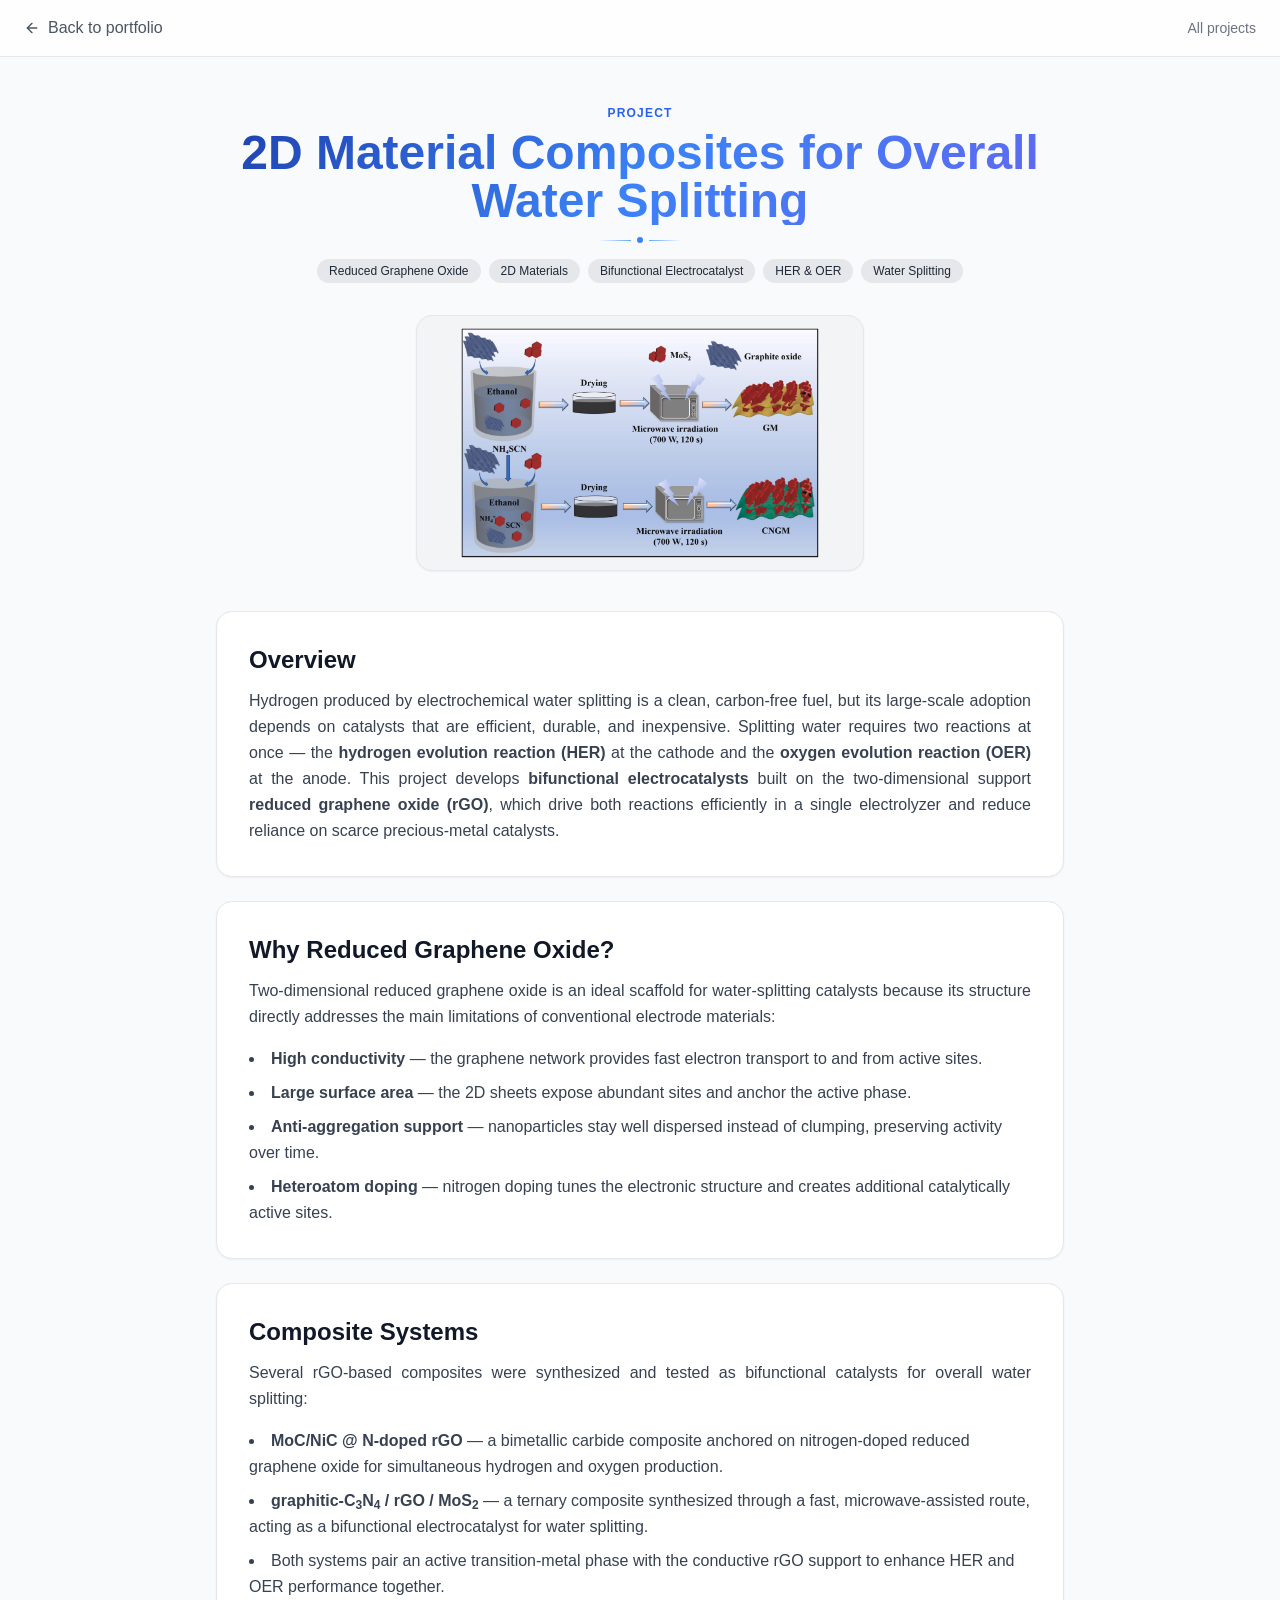
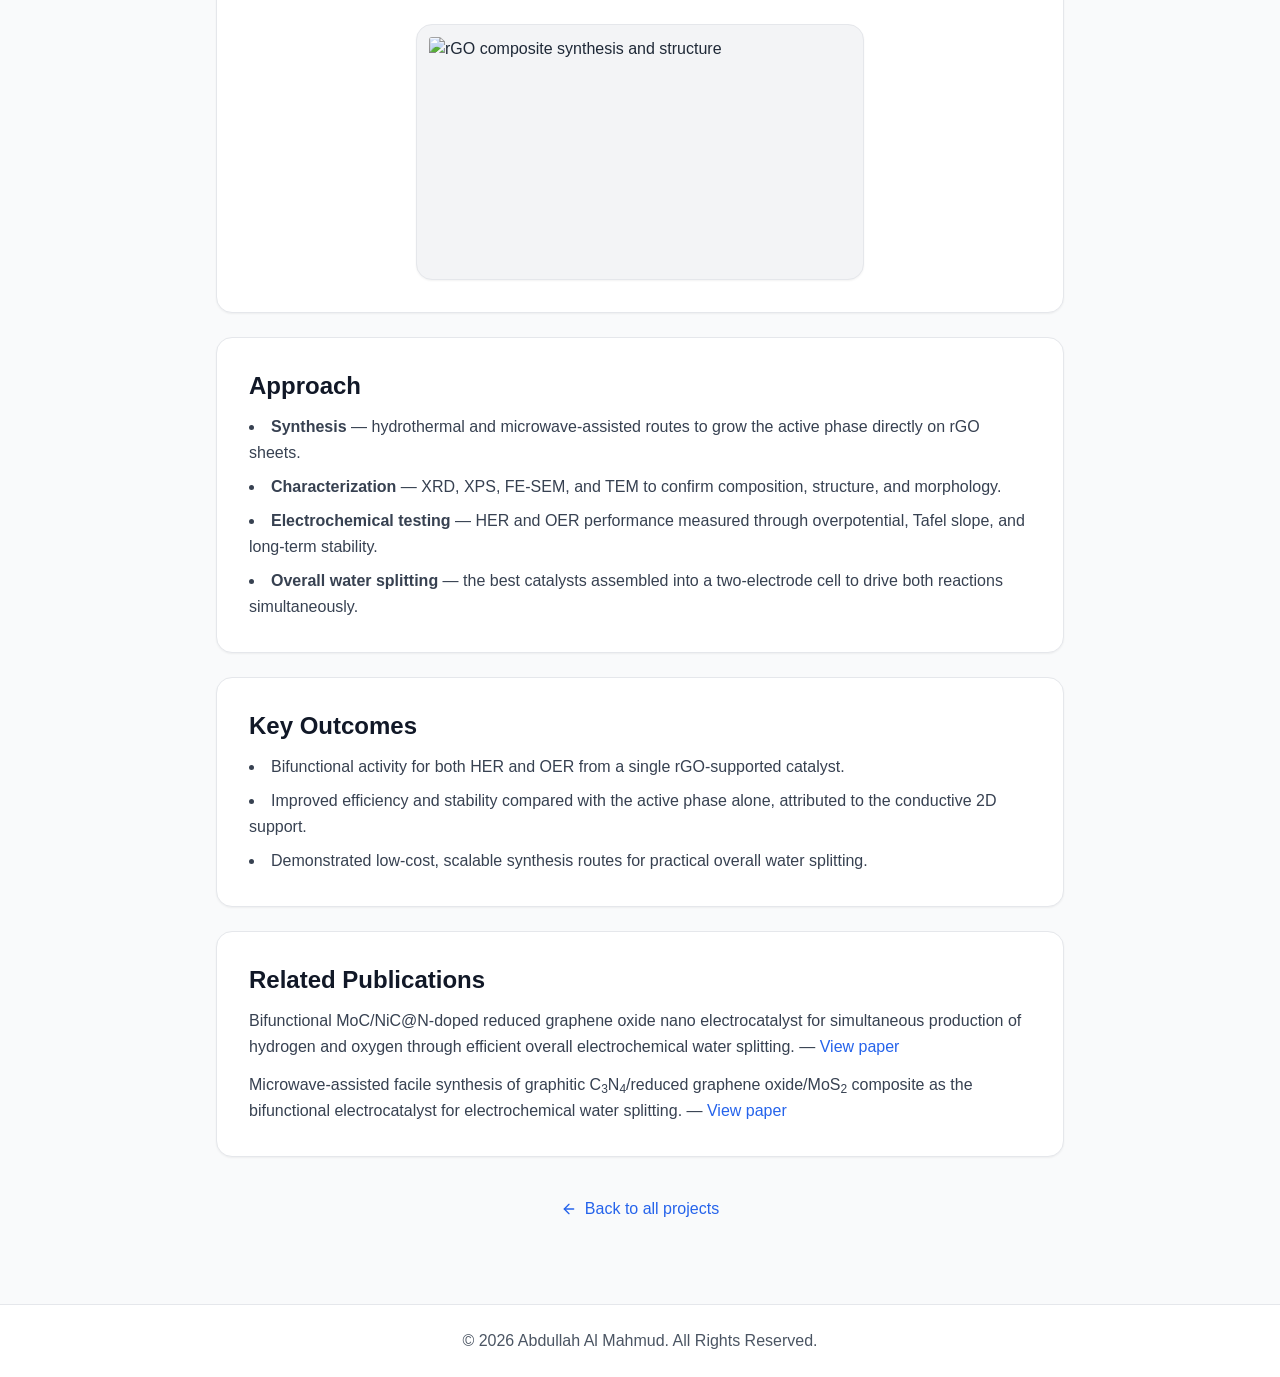
==== projects/2D_materials.html @ 4c450ed3 "Add 2D_materials.html for water splitting project This HTML file presents a project on 2D material c" ====
<!DOCTYPE html>
<html lang="en" class="scroll-smooth">
<head>
    <meta charset="UTF-8">
    <meta name="viewport" content="width=device-width, initial-scale=1.0">
    <title>2D Material Composites for Overall Water Splitting - Abdullah Al Mahmud</title>
    <link rel="icon" type="image/png" href="../media/osu_logo.png">
    <script src="../assets/js/tailwindcss.js"></script>
    <link rel="stylesheet" href="../assets/css/fonts.css">
    <script src="../assets/js/lucide.min.js"></script>
    <style>
        body { font-family: 'Inter', sans-serif; }
        .gradient-heading {
            background: linear-gradient(135deg, #1e40af 0%, #3b82f6 50%, #6366f1 100%);
            -webkit-background-clip: text;
            -webkit-text-fill-color: transparent;
            background-clip: text;
        }
        .card-glow { transition: border-color 0.25s ease, box-shadow 0.25s ease, transform 0.25s ease; }
        .card-glow:hover { border-color: #bfdbfe; box-shadow: 0 8px 32px rgba(59,130,246,0.14); }
        header { transition: box-shadow 0.3s ease; }
        header.scrolled { box-shadow: 0 4px 24px rgba(0,0,0,0.07); }
    </style>
</head>
<body class="bg-gray-50 text-gray-800">

    <header class="bg-white/80 backdrop-blur-md sticky top-0 z-50 border-b border-gray-200">
        <div class="container mx-auto px-6 py-4 flex justify-between items-center">
            <a href="../index.html" class="inline-flex items-center gap-2 text-gray-600 hover:text-blue-600 transition-colors font-medium">
                <i data-lucide="arrow-left" class="w-4 h-4"></i> Back to portfolio
            </a>
            <a href="../index.html#projects" class="text-sm text-gray-500 hover:text-blue-600 transition-colors">All projects</a>
        </div>
    </header>

    <main class="container mx-auto px-6 py-12 max-w-4xl">

        <!-- Title + stacks -->
        <div class="text-center mb-8">
            <p class="text-blue-600 font-semibold text-xs uppercase tracking-widest mb-2">Project</p>
            <h1 class="text-4xl md:text-5xl font-bold gradient-heading leading-tight">2D Material Composites for Overall Water Splitting</h1>
            <div class="flex justify-center items-center gap-1.5 mt-3">
                <div class="h-px w-8 bg-gradient-to-r from-transparent to-blue-400 rounded-full"></div>
                <div class="h-1.5 w-1.5 bg-blue-500 rounded-full"></div>
                <div class="h-px w-8 bg-gradient-to-l from-transparent to-blue-400 rounded-full"></div>
            </div>
            <div class="flex flex-wrap justify-center gap-2 mt-4">
                <span class="bg-gray-200 text-gray-800 text-xs font-medium px-3 py-1 rounded-full">Reduced Graphene Oxide</span>
                <span class="bg-gray-200 text-gray-800 text-xs font-medium px-3 py-1 rounded-full">2D Materials</span>
                <span class="bg-gray-200 text-gray-800 text-xs font-medium px-3 py-1 rounded-full">Bifunctional Electrocatalyst</span>
                <span class="bg-gray-200 text-gray-800 text-xs font-medium px-3 py-1 rounded-full">HER &amp; OER</span>
                <span class="bg-gray-200 text-gray-800 text-xs font-medium px-3 py-1 rounded-full">Water Splitting</span>
            </div>
        </div>

        <!-- Hero image 1 (EDIT src) -->
        <div class="max-w-md mx-auto mb-10">
            <img src="../media/microwave.jpg" alt="rGO-based bifunctional electrocatalyst"
                 class="w-full h-64 object-contain bg-gray-100 rounded-2xl border border-gray-200 shadow-sm p-3">
        </div>

        <!-- Overview -->
        <section class="bg-white p-8 rounded-2xl border border-gray-200 shadow-sm card-glow mb-6">
            <h2 class="text-2xl font-bold text-gray-900 mb-3">Overview</h2>
            <p class="text-gray-700 leading-relaxed text-justify">
                Hydrogen produced by electrochemical water splitting is a clean, carbon-free fuel, but its
                large-scale adoption depends on catalysts that are efficient, durable, and inexpensive. Splitting
                water requires two reactions at once &mdash; the <b>hydrogen evolution reaction (HER)</b> at the
                cathode and the <b>oxygen evolution reaction (OER)</b> at the anode. This project develops
                <b>bifunctional electrocatalysts</b> built on the two-dimensional support
                <b>reduced graphene oxide (rGO)</b>, which drive both reactions efficiently in a single
                electrolyzer and reduce reliance on scarce precious-metal catalysts.
            </p>
        </section>

        <!-- Why 2D materials / rGO -->
        <section class="bg-white p-8 rounded-2xl border border-gray-200 shadow-sm card-glow mb-6">
            <h2 class="text-2xl font-bold text-gray-900 mb-3">Why Reduced Graphene Oxide?</h2>
            <p class="text-gray-700 leading-relaxed text-justify mb-4">
                Two-dimensional reduced graphene oxide is an ideal scaffold for water-splitting catalysts because
                its structure directly addresses the main limitations of conventional electrode materials:
            </p>
            <ul class="list-disc list-inside space-y-2 text-gray-700 leading-relaxed">
                <li><b>High conductivity</b> &mdash; the graphene network provides fast electron transport to and from active sites.</li>
                <li><b>Large surface area</b> &mdash; the 2D sheets expose abundant sites and anchor the active phase.</li>
                <li><b>Anti-aggregation support</b> &mdash; nanoparticles stay well dispersed instead of clumping, preserving activity over time.</li>
                <li><b>Heteroatom doping</b> &mdash; nitrogen doping tunes the electronic structure and creates additional catalytically active sites.</li>
            </ul>
        </section>

        <!-- Composite systems studied -->
        <section class="bg-white p-8 rounded-2xl border border-gray-200 shadow-sm card-glow mb-6">
            <h2 class="text-2xl font-bold text-gray-900 mb-3">Composite Systems</h2>
            <p class="text-gray-700 leading-relaxed text-justify mb-4">
                Several rGO-based composites were synthesized and tested as bifunctional catalysts for overall
                water splitting:
            </p>
            <ul class="list-disc list-inside space-y-2 text-gray-700 leading-relaxed">
                <li><b>MoC/NiC @ N-doped rGO</b> &mdash; a bimetallic carbide composite anchored on nitrogen-doped reduced graphene oxide for simultaneous hydrogen and oxygen production.</li>
                <li><b>graphitic-C<sub>3</sub>N<sub>4</sub> / rGO / MoS<sub>2</sub></b> &mdash; a ternary composite synthesized through a fast, microwave-assisted route, acting as a bifunctional electrocatalyst for water splitting.</li>
                <li>Both systems pair an active transition-metal phase with the conductive rGO support to enhance HER and OER performance together.</li>
            </ul>
            <!-- Image 2 (EDIT src) -->
            <div class="max-w-md mx-auto mt-6">
                <img src="../media/bifunctional.png" alt="rGO composite synthesis and structure"
                     class="w-full h-64 object-contain bg-gray-100 rounded-2xl border border-gray-200 shadow-sm p-3">
            </div>
        </section>

        <!-- Approach -->
        <section class="bg-white p-8 rounded-2xl border border-gray-200 shadow-sm card-glow mb-6">
            <h2 class="text-2xl font-bold text-gray-900 mb-3">Approach</h2>
            <ul class="list-disc list-inside space-y-2 text-gray-700 leading-relaxed">
                <li><b>Synthesis</b> &mdash; hydrothermal and microwave-assisted routes to grow the active phase directly on rGO sheets.</li>
                <li><b>Characterization</b> &mdash; XRD, XPS, FE-SEM, and TEM to confirm composition, structure, and morphology.</li>
                <li><b>Electrochemical testing</b> &mdash; HER and OER performance measured through overpotential, Tafel slope, and long-term stability.</li>
                <li><b>Overall water splitting</b> &mdash; the best catalysts assembled into a two-electrode cell to drive both reactions simultaneously.</li>
            </ul>
        </section>

        <!-- Key outcomes -->
        <section class="bg-white p-8 rounded-2xl border border-gray-200 shadow-sm card-glow mb-6">
            <h2 class="text-2xl font-bold text-gray-900 mb-3">Key Outcomes</h2>
            <ul class="list-disc list-inside space-y-2 text-gray-700 leading-relaxed">
                <li>Bifunctional activity for both HER and OER from a single rGO-supported catalyst.</li>
                <li>Improved efficiency and stability compared with the active phase alone, attributed to the conductive 2D support.</li>
                <li>Demonstrated low-cost, scalable synthesis routes for practical overall water splitting.</li>
            </ul>
        </section>

        <!-- Related publications -->
        <section class="bg-white p-8 rounded-2xl border border-gray-200 shadow-sm card-glow mb-10">
            <h2 class="text-2xl font-bold text-gray-900 mb-3">Related Publications</h2>
            <ul class="space-y-3 text-gray-700 leading-relaxed">
                <li>
                    Bifunctional MoC/NiC@N-doped reduced graphene oxide nano electrocatalyst for simultaneous production of hydrogen and oxygen through efficient overall electrochemical water splitting. &mdash;
                  <a href="https://www.sciencedirect.com/science/article/abs/pii/S2588842024000397" target="_blank" rel="noopener noreferrer" class="text-blue-600 hover:underline">View paper</a>
                </li>
                <li>
                    Microwave-assisted facile synthesis of graphitic C<sub>3</sub>N<sub>4</sub>/reduced graphene oxide/MoS<sub>2</sub> composite as the bifunctional electrocatalyst for electrochemical water splitting. &mdash;
                    <a href="https://www.sciencedirect.com/science/article/pii/S2468217924001746" target="_blank" rel="noopener noreferrer" class="text-blue-600 hover:underline">View paper</a>
                </li>
            </ul>
        </section>

        <div class="text-center mt-8">
            <a href="../index.html#projects" class="inline-flex items-center gap-2 text-blue-600 hover:underline font-medium">
                <i data-lucide="arrow-left" class="w-4 h-4"></i> Back to all projects
            </a>
        </div>
    </main>

    <footer class="bg-white border-t border-gray-200 mt-8">
        <div class="container mx-auto px-6 py-6 text-center text-gray-600">
            <p>&copy; 2026 Abdullah Al Mahmud. All Rights Reserved.</p>
        </div>
    </footer>

    <script>
        lucide.createIcons();
        const header = document.querySelector('header');
        window.addEventListener('scroll', () => { header.classList.toggle('scrolled', window.scrollY > 10); });
    </script>
</body>
</html>
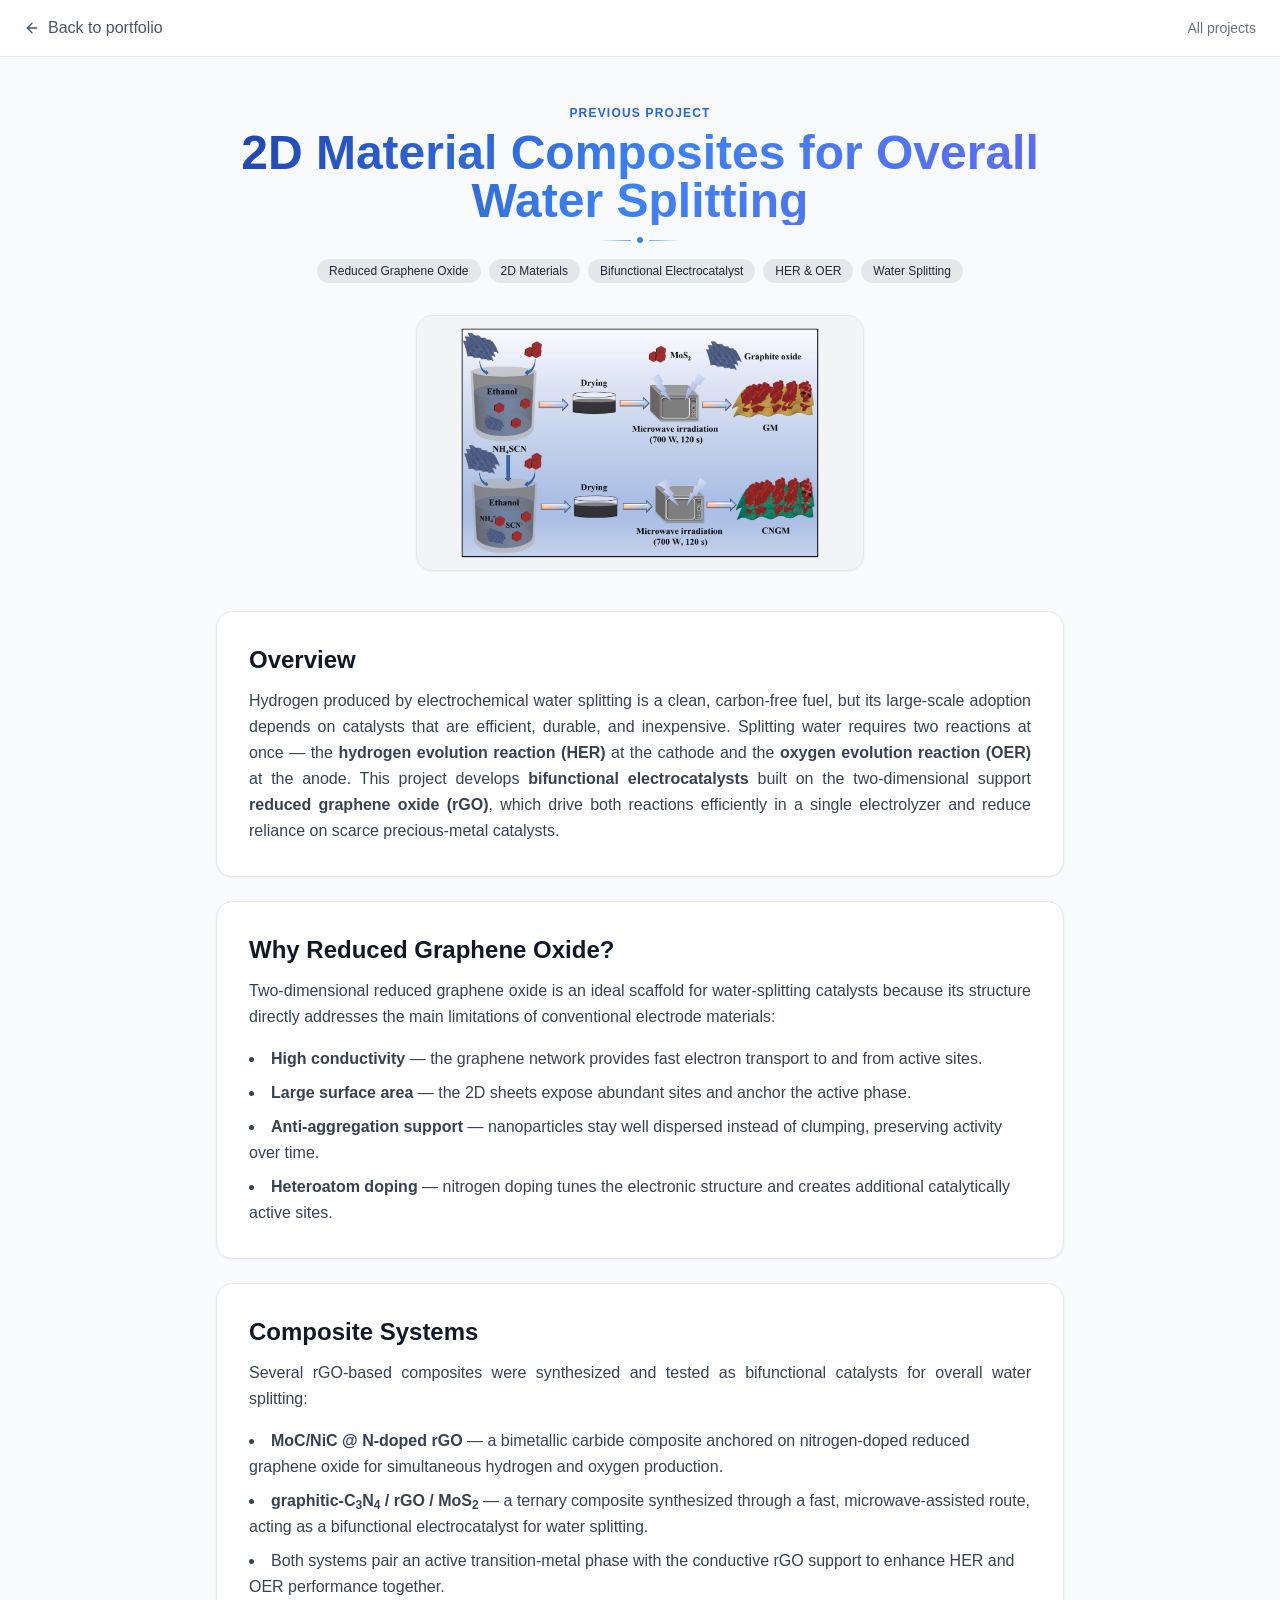
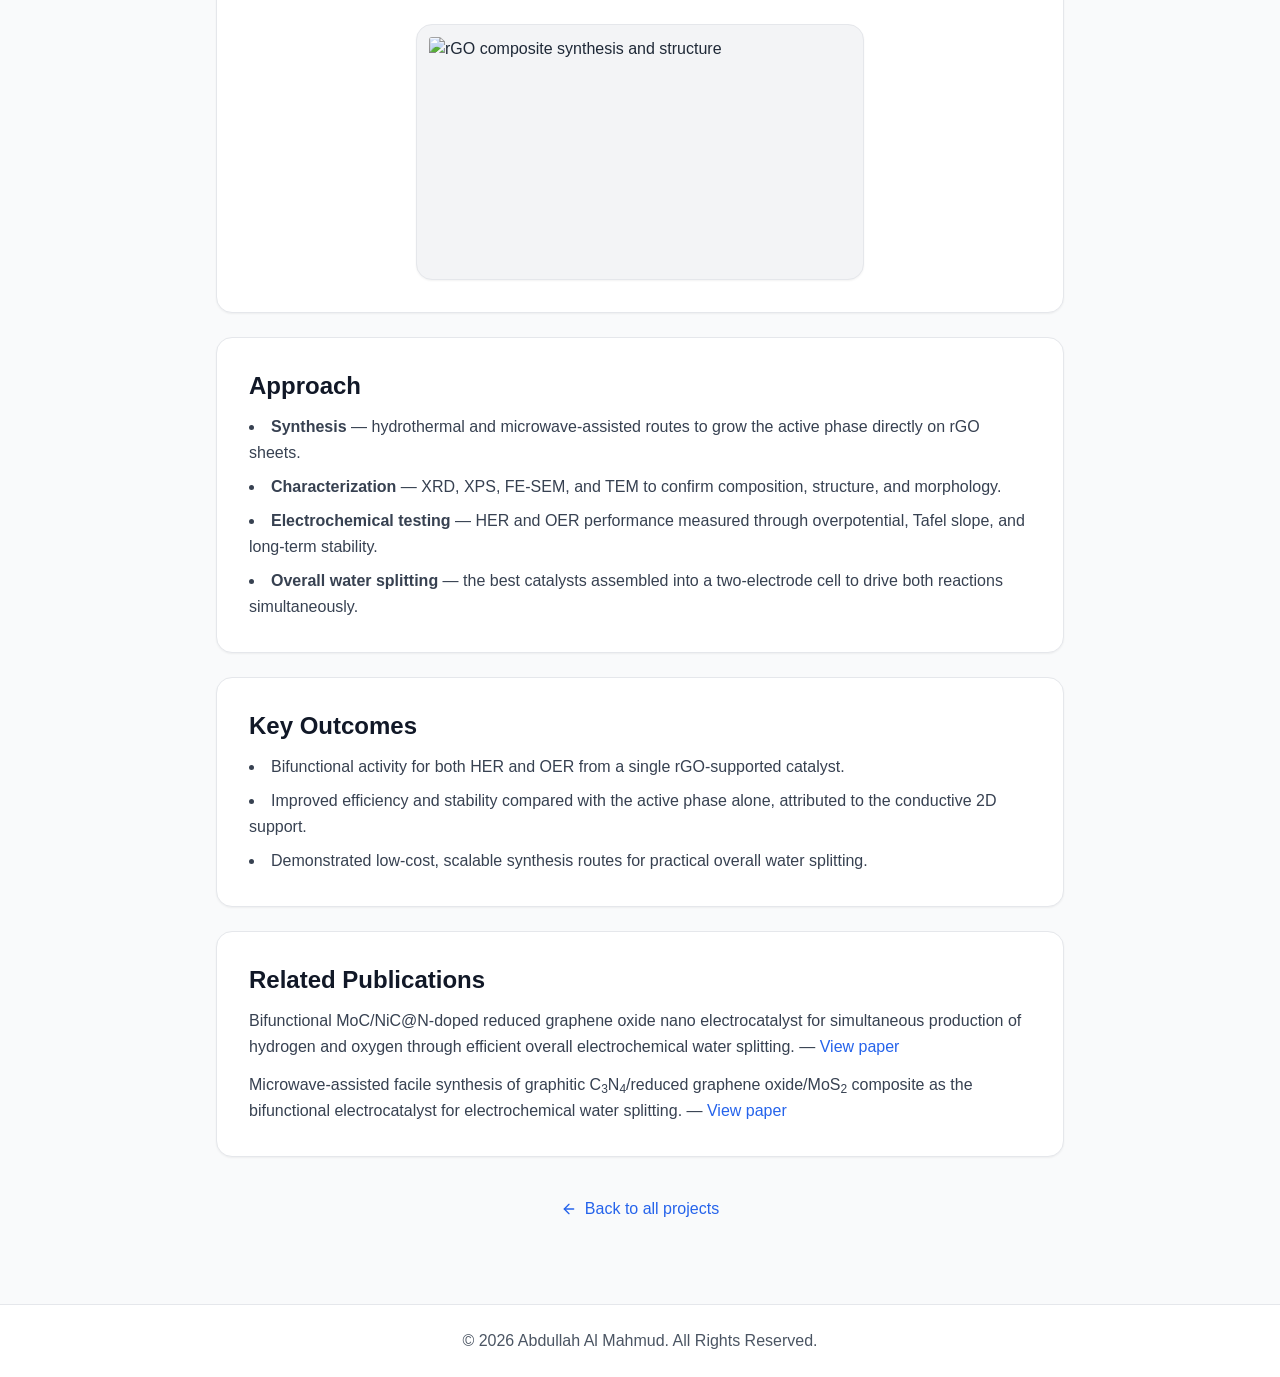
==== commit bef2bc8e: "Update project title from 'Project' to 'Previous Project'" ====
--- a/projects/2D_materials.html
+++ b/projects/2D_materials.html
@@ -37,7 +37,7 @@
 
         <!-- Title + stacks -->
         <div class="text-center mb-8">
-            <p class="text-blue-600 font-semibold text-xs uppercase tracking-widest mb-2">Project</p>
+            <p class="text-blue-600 font-semibold text-xs uppercase tracking-widest mb-2">Previous Project</p>
             <h1 class="text-4xl md:text-5xl font-bold gradient-heading leading-tight">2D Material Composites for Overall Water Splitting</h1>
             <div class="flex justify-center items-center gap-1.5 mt-3">
                 <div class="h-px w-8 bg-gradient-to-r from-transparent to-blue-400 rounded-full"></div>
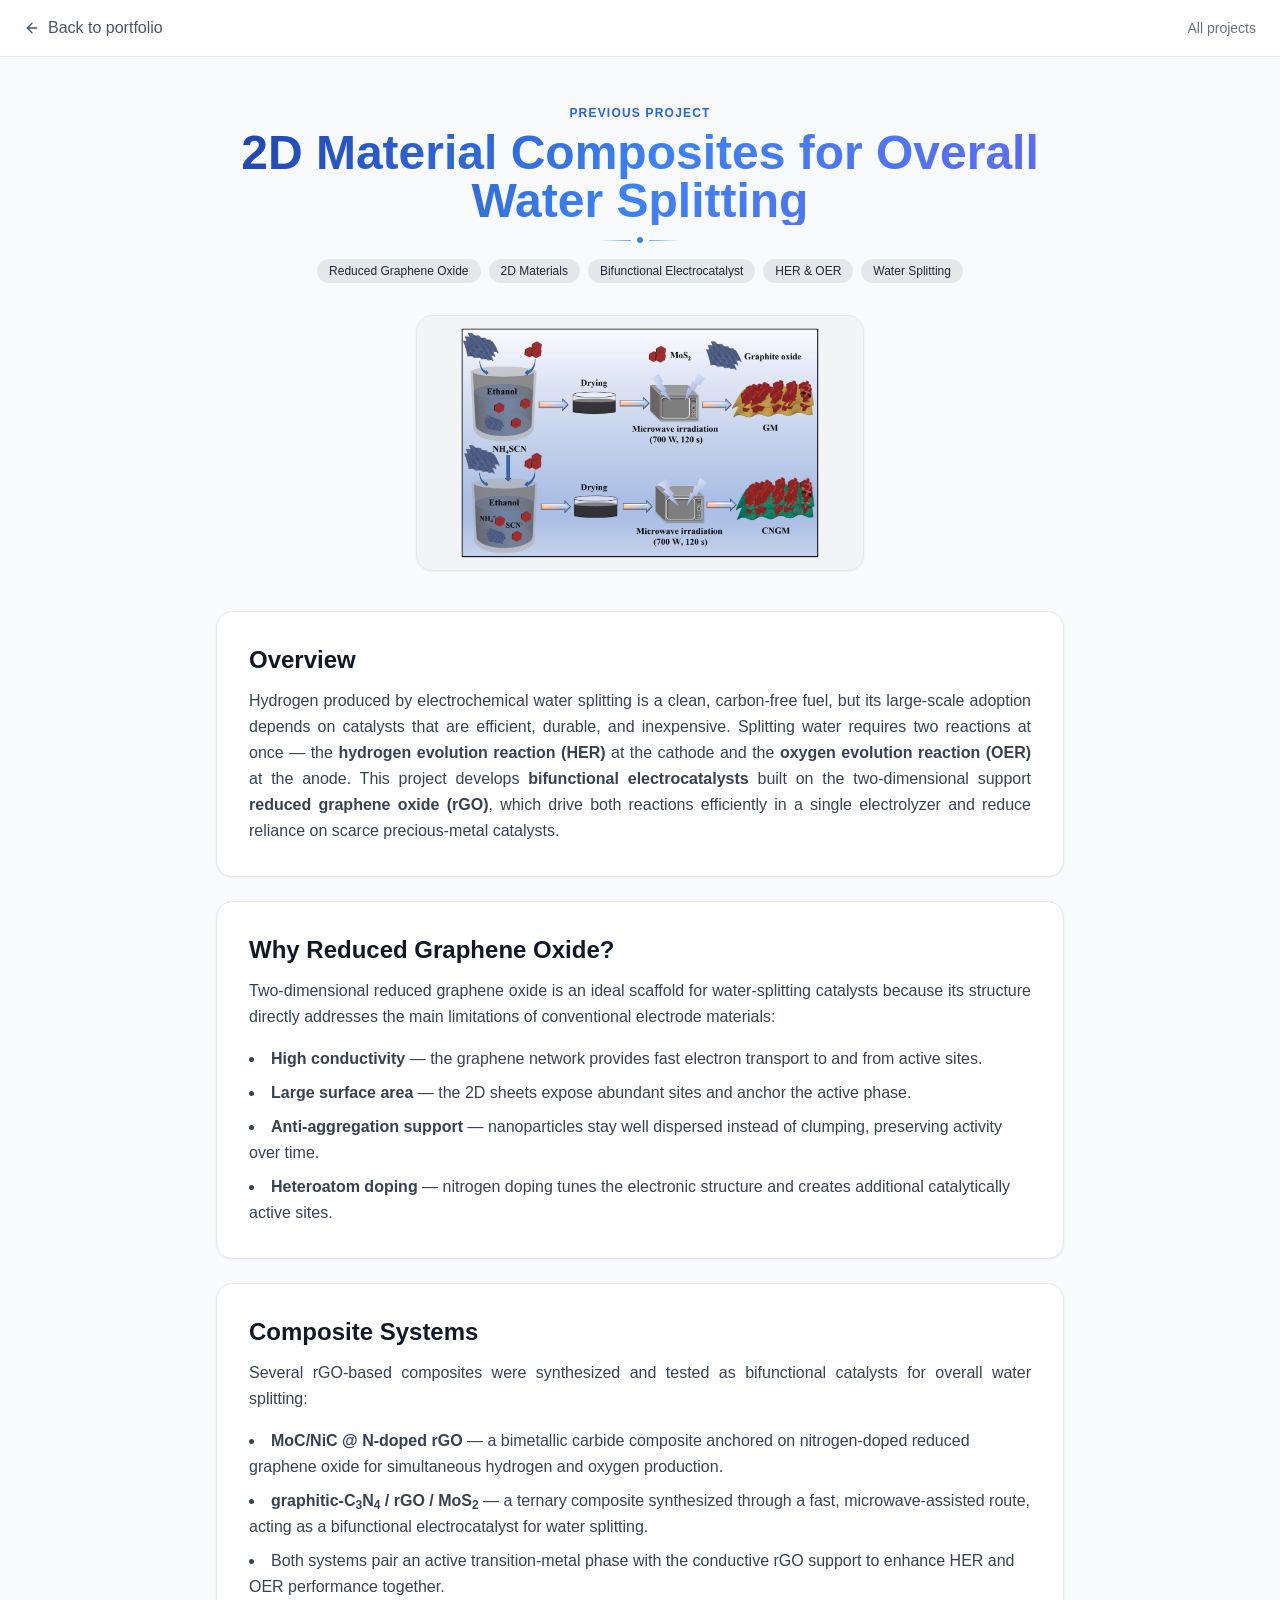
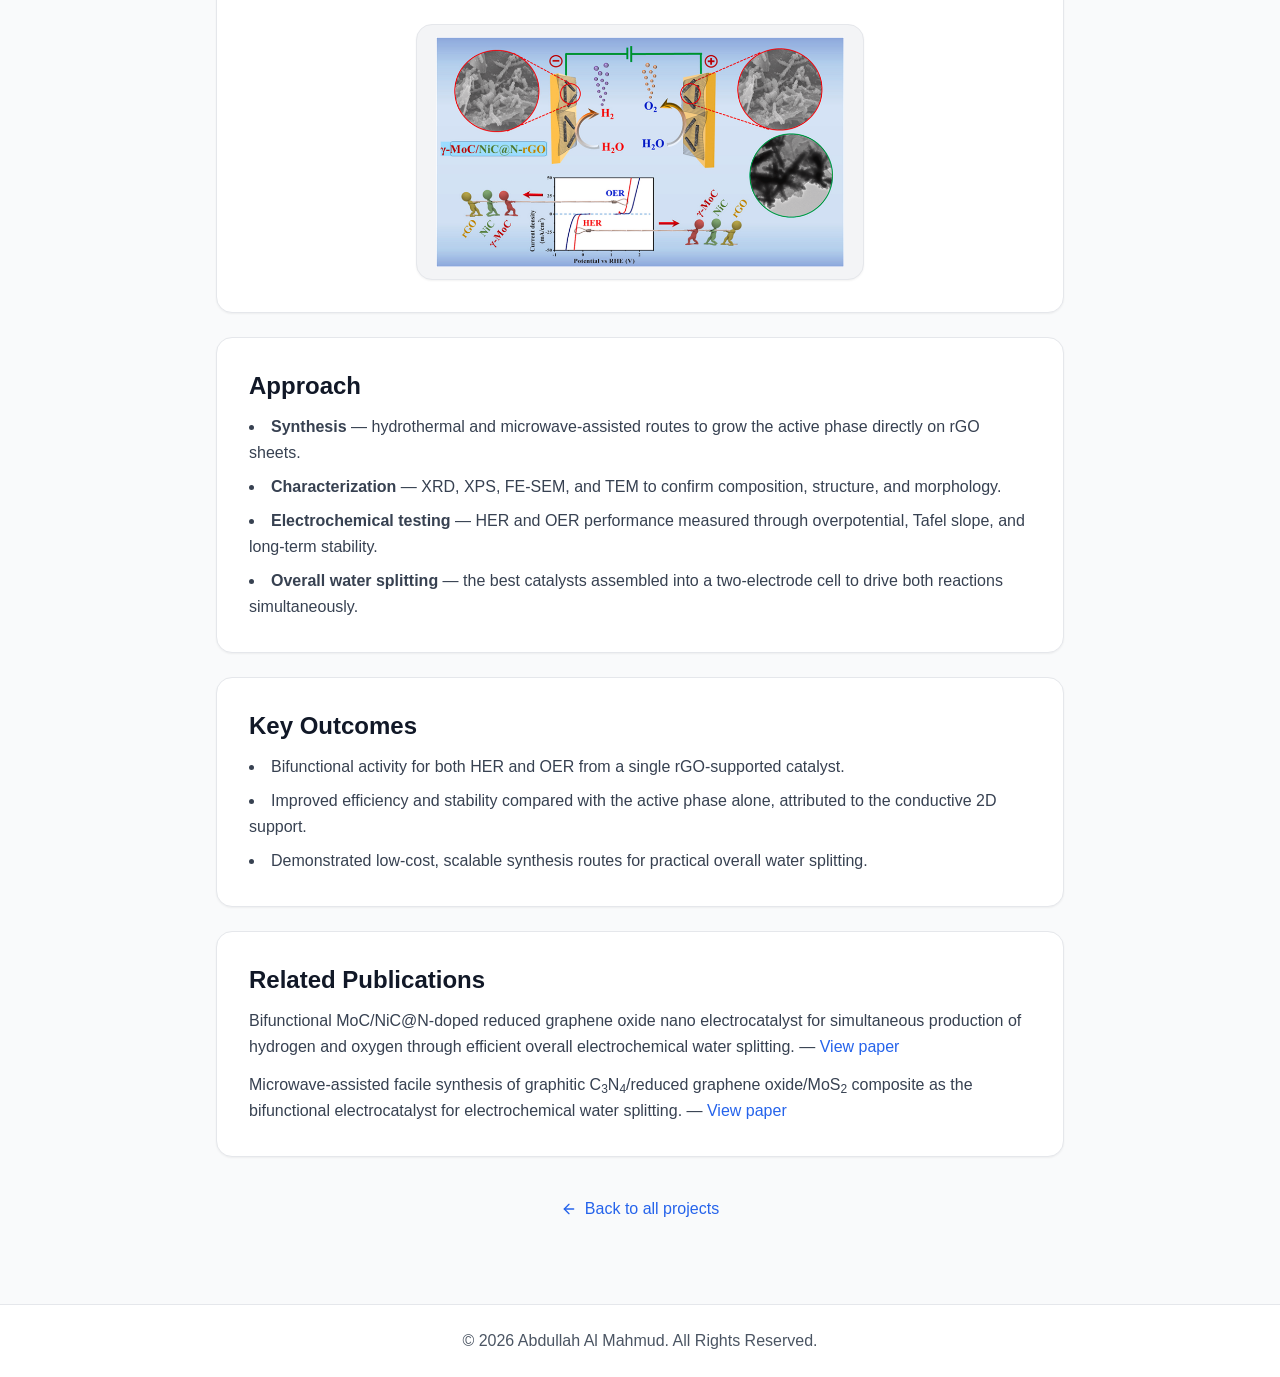
==== commit facc61ea: "Update image source from bifunctional.png to bifunctional.jpg" ====
--- a/projects/2D_materials.html
+++ b/projects/2D_materials.html
@@ -102,7 +102,7 @@
             </ul>
             <!-- Image 2 (EDIT src) -->
             <div class="max-w-md mx-auto mt-6">
-                <img src="../media/bifunctional.png" alt="rGO composite synthesis and structure"
+                <img src="../media/bifunctional.jpg" alt="rGO composite synthesis and structure"
                      class="w-full h-64 object-contain bg-gray-100 rounded-2xl border border-gray-200 shadow-sm p-3">
             </div>
         </section>
